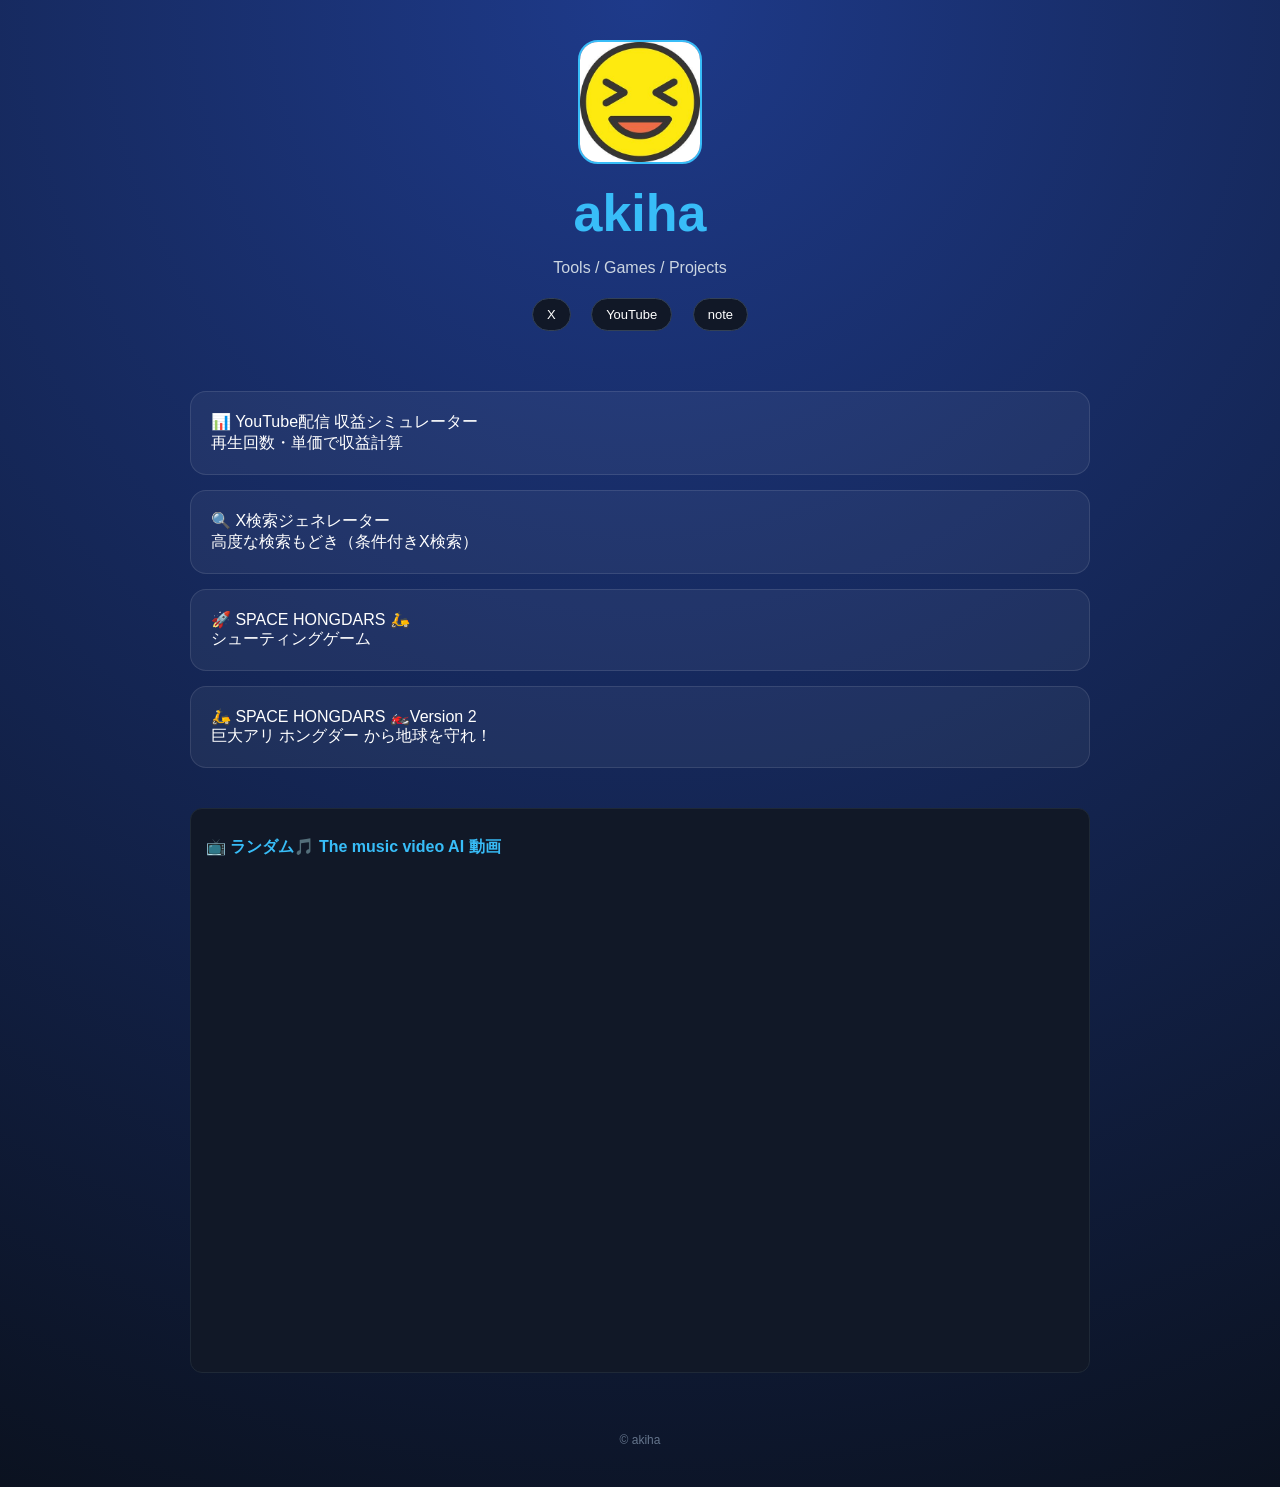
==== index.html @ 38d1273e "Add files via upload" ====
<!DOCTYPE html>
<html lang="ja">
<head>
<meta charset="UTF-8">
<meta name="viewport" content="width=device-width, initial-scale=1.0">
<title>akiha</title>

<style>
body{
  margin:0;
  font-family:sans-serif;
  background: radial-gradient(circle at top, #1e3a8a, #0b1220);
  color:#fff;
}

/* ヘッダー */
header{
  text-align:center;
  padding:40px 20px 20px;
}

.logo{
  width:120px;
  height:120px;
  object-fit:cover;
  border-radius:20px;
  border:2px solid #38bdf8;
  margin-bottom:15px;
}

h1{
  font-size:52px;
  margin:0;
  color:#38bdf8;
}

p{
  color:#cbd5e1;
}

/* SNS */
.sns{
  text-align:center;
  margin-top:15px;
}

.sns a{
  display:inline-block;
  margin:5px 8px;
  padding:8px 14px;
  background:#111827;
  border:1px solid #334155;
  border-radius:20px;
  color:white;
  text-decoration:none;
  font-size:13px;
}

/* コンテンツ */
.container{
  max-width:900px;
  margin:0 auto;
  padding:20px;
}

/* カード */
.card{
  background:rgba(255,255,255,0.05);
  border:1px solid rgba(255,255,255,0.1);
  padding:20px;
  margin:15px 0;
  border-radius:16px;
  text-decoration:none;
  color:white;
  display:block;
}

/* YouTube */
.youtube{
  margin-top:40px;
  background:#111827;
  border:1px solid #1f2937;
  padding:15px;
  border-radius:12px;
}

.youtube h2{
  font-size:16px;
  color:#38bdf8;
  margin-bottom:10px;
}

.video-wrap{
  position:relative;
  width:100%;
  aspect-ratio:16/9;
  border-radius:10px;
  overflow:hidden;
}

iframe{
  position:absolute;
  top:0;
  left:0;
  width:100%;
  height:100%;
  border:0;
}

/* フッター */
footer{
  text-align:center;
  padding:40px 10px;
  color:#64748b;
  font-size:12px;
}
</style>

</head>

<body>

<header>

  <img src="logo.png" class="logo" alt="logo">

  <h1>akiha</h1>
  <p>Tools / Games / Projects</p>

  <div class="sns">
    <a href="https://x.com/aki20240628" target="_blank">X</a>
    <a href="https://www.youtube.com/@akiha2026" target="_blank">YouTube</a>
    <a href="https://note.com/aki20240628" target="_blank">note</a>
  </div>

</header>

<div class="container">

  <a class="card" href="/tool/simulator.html">
    <div class="title">📊 YouTube配信 収益シミュレーター</div>
    <div class="desc">再生回数・単価で収益計算</div>
  </a>

  <a class="card" href="/tool/xsearch.html">
    <div class="title">🔍 X検索ジェネレーター</div>
    <div class="desc">高度な検索もどき（条件付きX検索）</div>
  </a>

  <a class="card" href="/game/invader.html">
    <div class="title">🚀 SPACE HONGDARS 🛵</div>
    <div class="desc">シューティングゲーム</div>
  </a>

  <a class="card" href="/game/invader2.html">
    <div class="title">🛵 SPACE HONGDARS 🏍️Version 2</div>
    <div class="desc">巨大アリ ホングダー から地球を守れ！</div>
  </a>

  <div class="youtube">
    <h2>📺 ランダム🎵 The music video AI 動画</h2>

    <div class="video-wrap">
      <iframe id="yt" allowfullscreen></iframe>
    </div>
  </div>

</div>

<footer>
  © akiha
</footer>

<script>
const videos = [
  "V6vJ9jDvYgQ","DWPVW_WUwoE","wavyyVpParE","CbhoPZ_DWsg","uPB_sHxVZLw",
  "5jeHPjmL_Kw","Stmkos91qdQ","aHjGRFzvdjE","XcZierhguIw","x38r3KHGBWI",
  "bCjPwBSJVlI","m28DvWQnPcM","hfFoIrhUJVk","m38G_BIC2WM","5hdEPAL2jGM",
  "TEz2IzTZO5I","TJrQ4CwX5J8","mSjz4ALo6zE","ZQxRDLNbRpA","-CRSb0KX9Ys",
  "ztk6o0jPcak","wFzRAg66jl8","zXEUHBArulA","O_l5_EDb35A","PzlrXGiDlQ8",
  "qdK1Zl871a4","_Pfr1rN8qJ0","qCOmKT1Mvr4","zqlGr2xqGzg","ASsM9_IXc84",
  "sgP8gYBPmAk","vdhRSIrLQaQ","JG_B7USeKlc","VR0lZ93dzaI","d0_0jeC1bl8",
  "6irertfRGFs","ap-eWRz4ZY4","ZDeHFqXm6Os","AcK7ox-0yWo","BNcfyAg5iQc",
  "cDYLd0vYgOg","bptqLOop8Yg","H4fw25AhB18","u0jCqA0sARs","kkjE4skEzvY",
  "7z_c9eAvs9o","gMykwdFqQSM","RMWFSB4aiDE","t01rtzvtc64","hmTabsZXQLY",
  "EiFLwbqDwN0","MtBQDijzysw","Gkk-QAPjFng","3WVh7SXtv8o","oEXsR0W3j_k",
  "x6a_hYZgOIA","c3wZicSMh3Y","dvdBn6ifzlw","lY8Nc-ZBEO4","MCwkzyt54Rs",
  "ZP_4ctWpcOM","8H5InfX1GCQ","8l8sB9f0V0A","SLpy4zt41D0","bUReM4dRlB0",
  "-J3QDfKfnk8","q5VJJgscyKk","hYqoIAJqPNc","-jvpgXWFXGQ","wmiEfMkmwGQ",
  "J9WqDCpY8dI","AKLBEbH8oSA","CPm0fpbkEbI","L-eeJtq00qA","UrKdc_ddQUM",
  "rpEAg662WlU","tP8w2A3_g8c","cR7XTj7g_f4","FneaAfgP8BU","VGMEDHIem88",
  "dgzaD_j-pJ4","_OLhrNH-Uy0","fkQKknRj9l8","Hs0sEjG99gU","9V_UZ66YUfk",
  "2RWPE9gry-g","Ag-nG72Y6SY","U6v0I9R9fvU","Du2_mT-TEUg","VPirDNqzbdU",
  "kvnG4CldEho","_GYvsKOsKAw","H00_jnJViBA","gHLhzVaDuIU","8sr7SDwKiuQ",
  "PbMDB-JcblY","3WJOjCHJ7U0","CdJn4Lb1t5I","Mmfbmfidcps","vNNqzq3Ngfs",
  "kg-JDpBhQcc","lbl0OnhDiVI","-BoY9VH1ahY","qOHfPaF6qJI","WmpGQtDLWgM",
  "m6SJCEZIB78","lpZ4sseKRA8","rdXS736hZLM","LsQcM4iTYTg","jq7tsCxnzBs",
  "izCaMqqCyMQ","ddogJuoALGA","kHaWTZW2NDY","32jzSISgYt4"
];

const pick = videos[Math.floor(Math.random() * videos.length)];
document.getElementById("yt").src =
  "https://www.youtube.com/embed/" + pick;
</script>

</body>
</html>
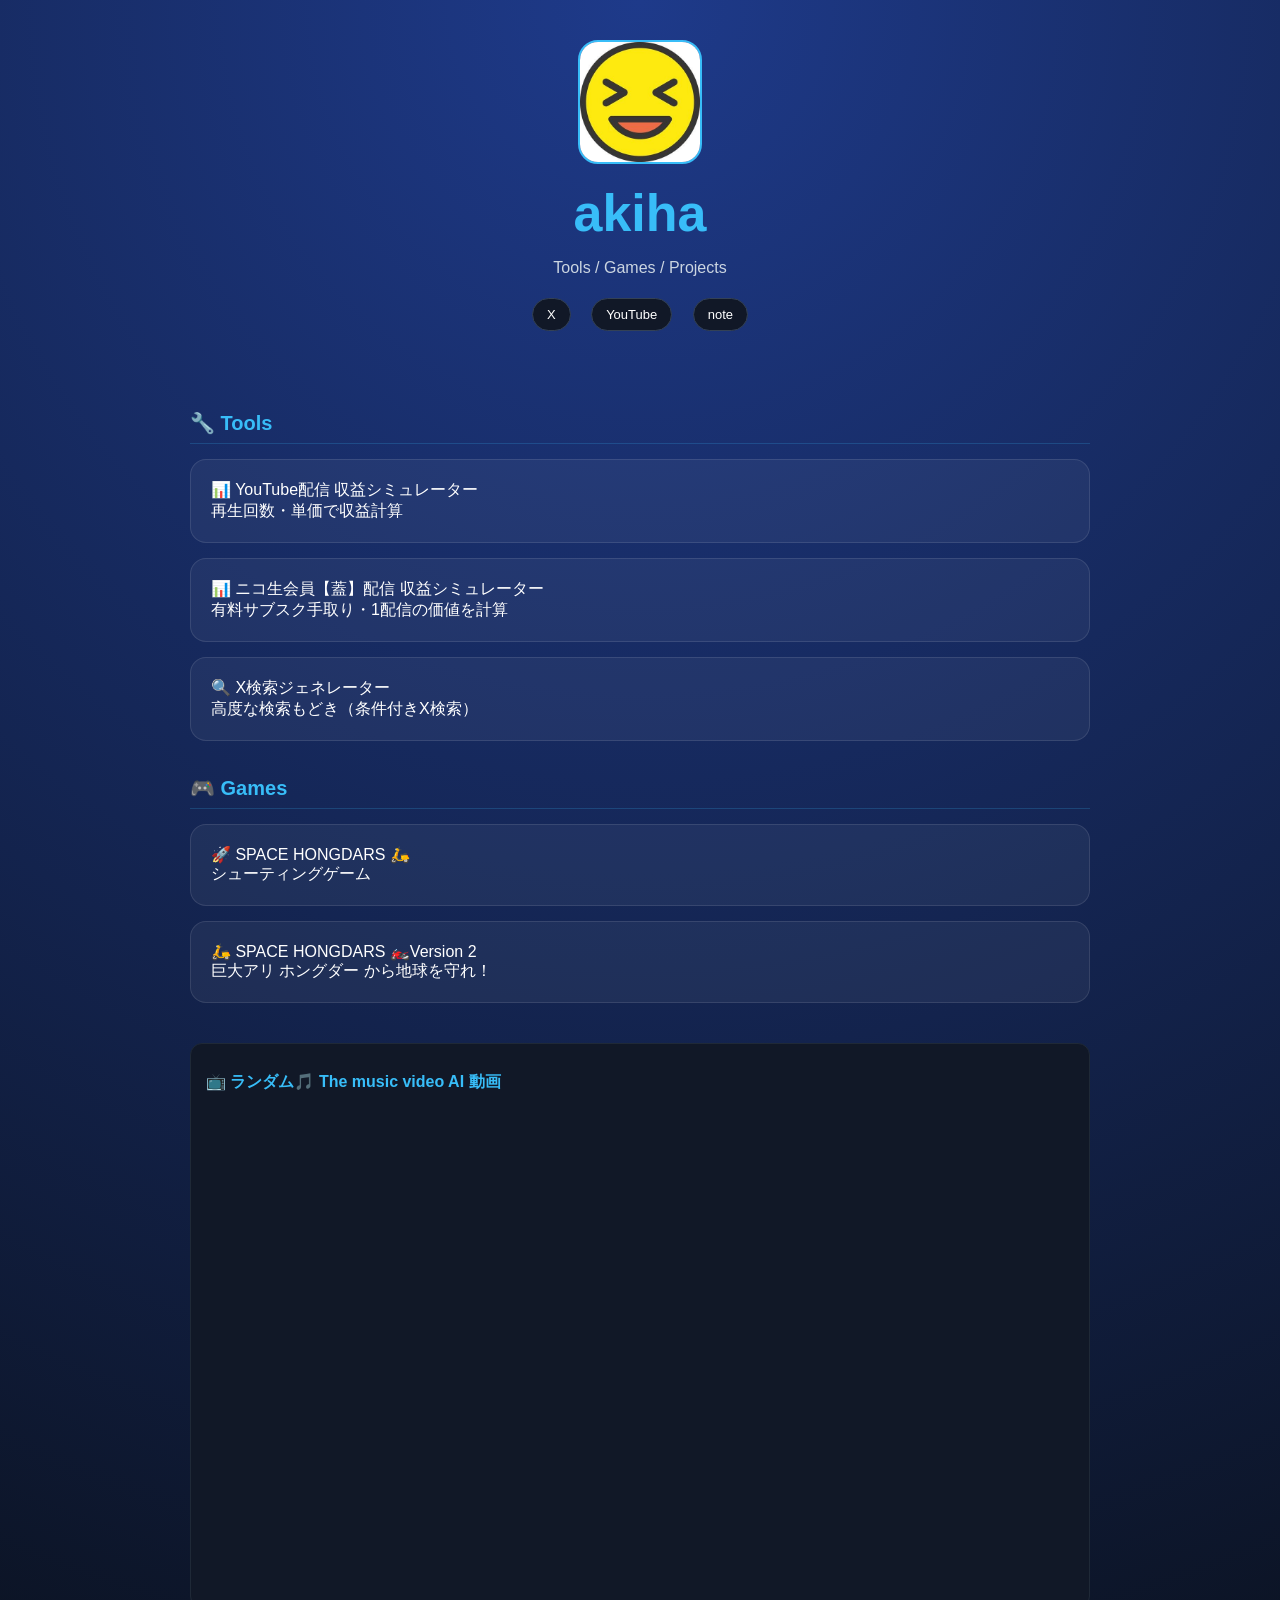
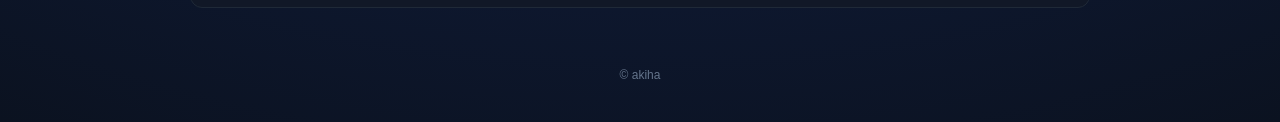
==== commit ed698452: "Update index.html" ====
--- a/index.html
+++ b/index.html
@@ -63,6 +63,16 @@
   padding:20px;
 }
 
+/* カテゴリセクション */
+.section-title {
+  font-size: 20px;
+  color: #38bdf8;
+  margin: 35px 0 15px 0;
+  padding-bottom: 8px;
+  border-bottom: 1px solid rgba(56, 189, 248, 0.2);
+  font-weight: bold;
+}
+
 /* カード */
 .card{
   background:rgba(255,255,255,0.05);
@@ -73,6 +83,12 @@
   text-decoration:none;
   color:white;
   display:block;
+  transition: background 0.2s, border-color 0.2s;
+}
+
+.card:hover {
+  background: rgba(255,255,255,0.08);
+  border-color: rgba(56, 189, 248, 0.4);
 }
 
 /* YouTube */
@@ -137,16 +153,29 @@
 
 <div class="container">
 
+  <!-- 🛠️ TOOLカテゴリ -->
+  <div class="section-title">🔧 Tools</div>
+
   <a class="card" href="/tool/simulator.html">
     <div class="title">📊 YouTube配信 収益シミュレーター</div>
     <div class="desc">再生回数・単価で収益計算</div>
   </a>
 
+  <!-- 【追加】ニコ生シミュレーターをYouTubeの下に配置 -->
+  <a class="card" href="/tool/simulator-nikoniko.html">
+    <div class="title">📊 ニコ生会員【蓋】配信 収益シミュレーター</div>
+    <div class="desc">有料サブスク手取り・1配信の価値を計算</div>
+  </a>
+
   <a class="card" href="/tool/xsearch.html">
     <div class="title">🔍 X検索ジェネレーター</div>
     <div class="desc">高度な検索もどき（条件付きX検索）</div>
   </a>
 
+
+  <!-- 🎮 GAMEカテゴリ -->
+  <div class="section-title">🎮 Games</div>
+
   <a class="card" href="/game/invader.html">
     <div class="title">🚀 SPACE HONGDARS 🛵</div>
     <div class="desc">シューティングゲーム</div>
@@ -157,6 +186,8 @@
     <div class="desc">巨大アリ ホングダー から地球を守れ！</div>
   </a>
 
+
+  <!-- 動画エリア -->
   <div class="youtube">
     <h2>📺 ランダム🎵 The music video AI 動画</h2>
 
@@ -204,4 +235,4 @@
 </script>
 
 </body>
-</html>+</html>
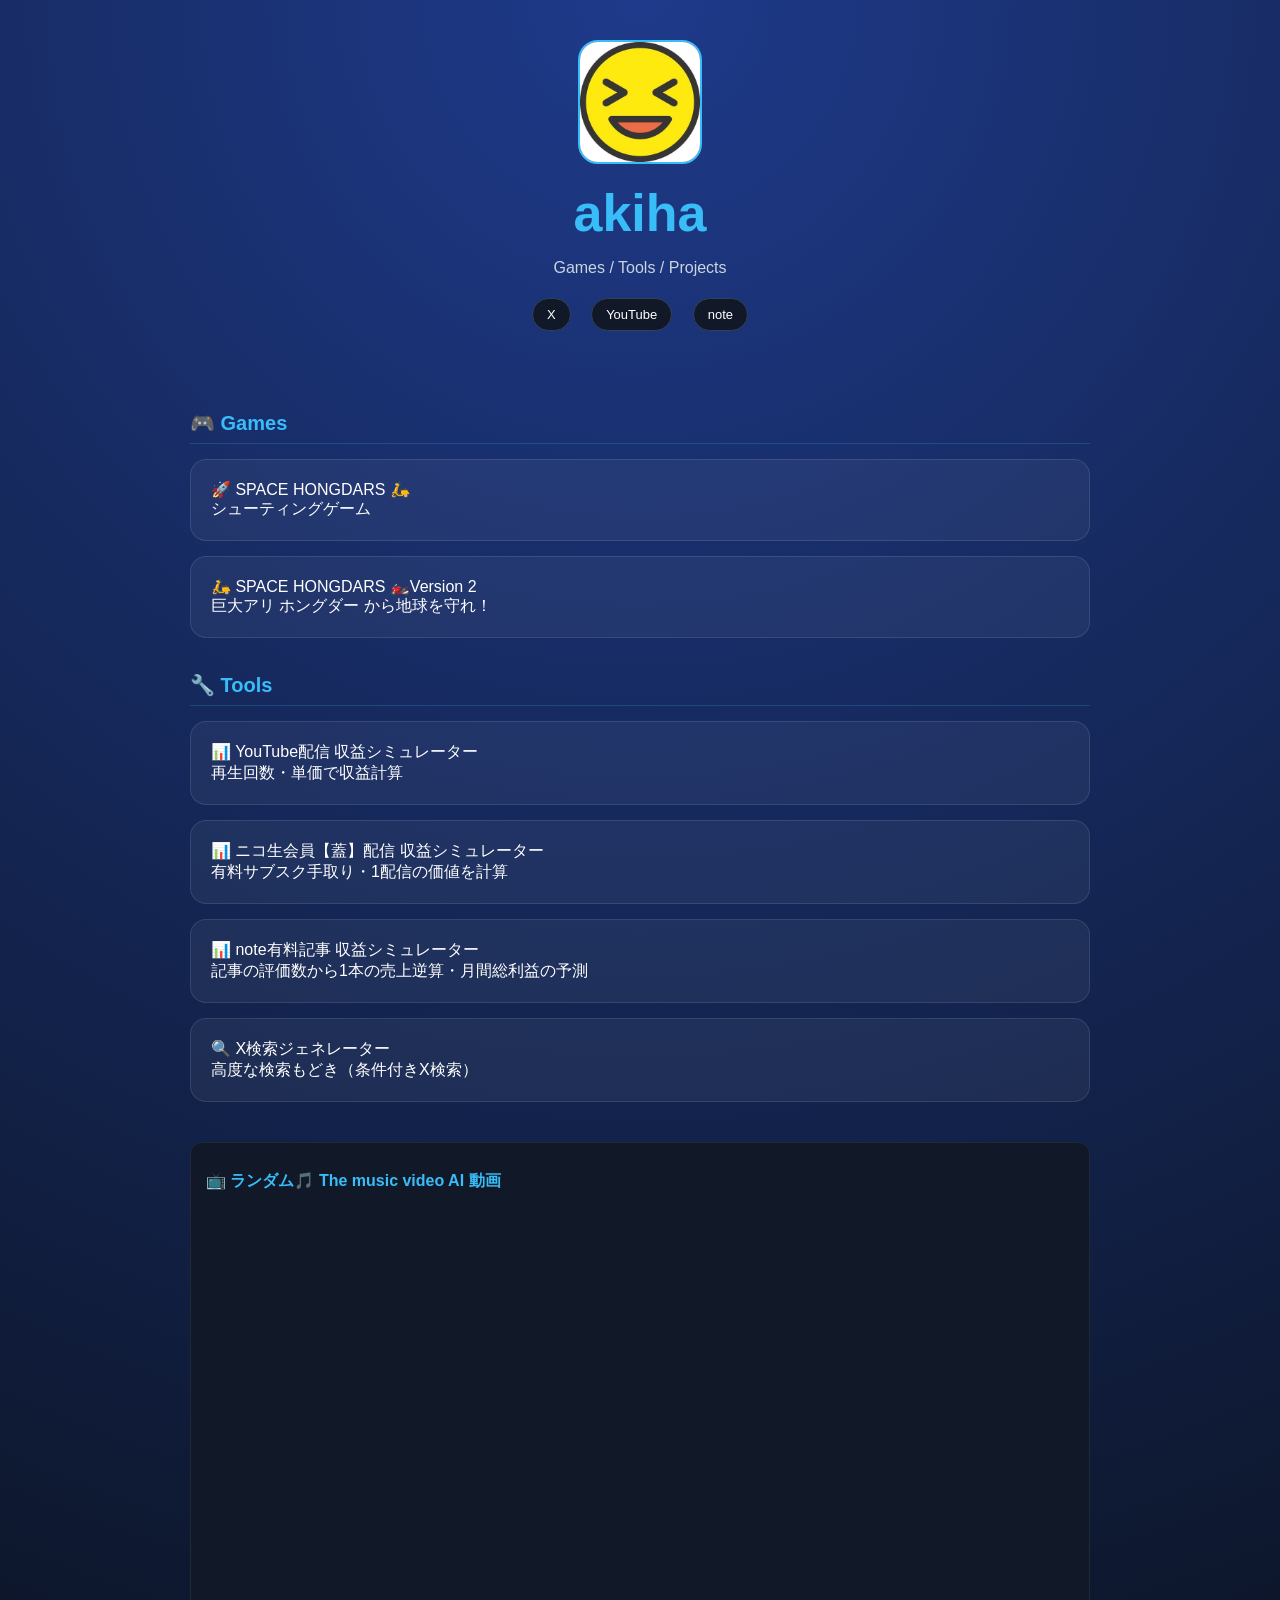
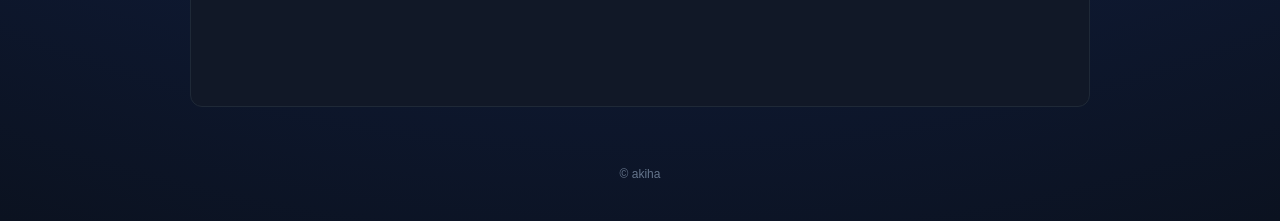
==== commit 9d9da002: "Update index.html" ====
--- a/index.html
+++ b/index.html
@@ -141,7 +141,7 @@
   <img src="logo.png" class="logo" alt="logo">
 
   <h1>akiha</h1>
-  <p>Tools / Games / Projects</p>
+  <p>Games / Tools / Projects</p>
 
   <div class="sns">
     <a href="https://x.com/aki20240628" target="_blank">X</a>
@@ -153,6 +153,20 @@
 
 <div class="container">
 
+  <!-- 🎮 GAMEカテゴリ -->
+  <div class="section-title">🎮 Games</div>
+
+  <a class="card" href="/game/invader.html">
+    <div class="title">🚀 SPACE HONGDARS 🛵</div>
+    <div class="desc">シューティングゲーム</div>
+  </a>
+
+  <a class="card" href="/game/invader2.html">
+    <div class="title">🛵 SPACE HONGDARS 🏍️Version 2</div>
+    <div class="desc">巨大アリ ホングダー から地球を守れ！</div>
+  </a>
+
+
   <!-- 🛠️ TOOLカテゴリ -->
   <div class="section-title">🔧 Tools</div>
 
@@ -161,29 +175,20 @@
     <div class="desc">再生回数・単価で収益計算</div>
   </a>
 
-  <!-- 【追加】ニコ生シミュレーターをYouTubeの下に配置 -->
   <a class="card" href="/tool/simulator-nikoniko.html">
     <div class="title">📊 ニコ生会員【蓋】配信 収益シミュレーター</div>
     <div class="desc">有料サブスク手取り・1配信の価値を計算</div>
   </a>
 
+  <!-- 【追加】ニコ生シミュレーターの下にnoteシミュレーターを配置 -->
+  <a class="card" href="/tool/simulator-note.html">
+    <div class="title">📊 note有料記事 収益シミュレーター</div>
+    <div class="desc">記事の評価数から1本の売上逆算・月間総利益の予測</div>
+  </a>
+
   <a class="card" href="/tool/xsearch.html">
     <div class="title">🔍 X検索ジェネレーター</div>
     <div class="desc">高度な検索もどき（条件付きX検索）</div>
-  </a>
-
-
-  <!-- 🎮 GAMEカテゴリ -->
-  <div class="section-title">🎮 Games</div>
-
-  <a class="card" href="/game/invader.html">
-    <div class="title">🚀 SPACE HONGDARS 🛵</div>
-    <div class="desc">シューティングゲーム</div>
-  </a>
-
-  <a class="card" href="/game/invader2.html">
-    <div class="title">🛵 SPACE HONGDARS 🏍️Version 2</div>
-    <div class="desc">巨大アリ ホングダー から地球を守れ！</div>
   </a>
 
 
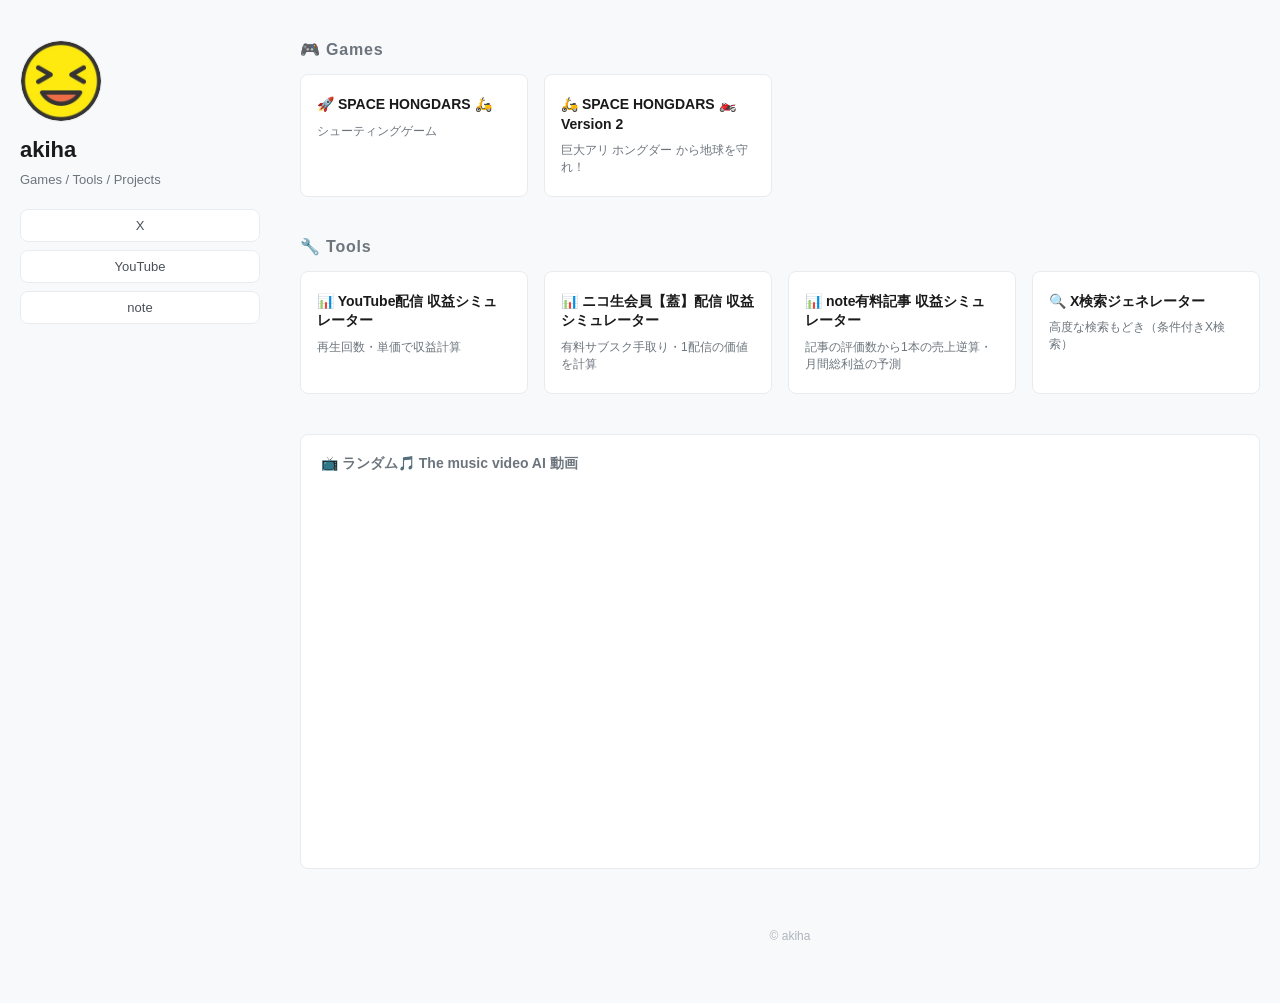
==== commit a61cc1a6: "Update index.html" ====
--- a/index.html
+++ b/index.html
@@ -9,126 +9,218 @@
 body{
   margin:0;
   font-family:sans-serif;
-  background: radial-gradient(circle at top, #1e3a8a, #0b1220);
-  color:#fff;
-}
-
-/* ヘッダー */
-header{
-  text-align:center;
-  padding:40px 20px 20px;
+  background: #f8f9fa; 
+  color: #1a1a1a;
+}
+
+/* 画面全体のレイアウト：PCでは左右2分割（左：プロフィール、右：コンテンツ） */
+.main-layout {
+  display: flex;
+  max-width: 1400px;
+  margin: 0 auto;
+  padding: 40px 20px;
+  gap: 40px;
+}
+
+/* 左側：note風プロフィールサイドバー */
+header {
+  width: 240px; /* 横幅を固定 */
+  flex-shrink: 0;
+  background: transparent;
+  text-align: left;
+}
+
+/* プロフィール内を縦並びに */
+.profile-wrapper {
+  position: sticky;
+  top: 40px; /* スクロールしても左側がついてくるように固定 */
+  display: flex;
+  flex-direction: column;
+  align-items: flex-start;
 }
 
 .logo{
-  width:120px;
-  height:120px;
-  object-fit:cover;
-  border-radius:20px;
-  border:2px solid #38bdf8;
-  margin-bottom:15px;
+  width: 80px;
+  height: 80px;
+  object-fit: cover;
+  border-radius: 50%; /* note風の完全な丸型アイコンに */
+  border: 1px solid #e9ecef;
+  margin-bottom: 15px;
 }
 
 h1{
-  font-size:52px;
-  margin:0;
-  color:#38bdf8;
+  font-size: 22px;
+  margin: 0;
+  color: #1a1a1a;
+  font-weight: bold;
 }
 
 p{
-  color:#cbd5e1;
-}
-
-/* SNS */
+  color: #6c757d;
+  font-size: 13px;
+  margin: 8px 0 0 0;
+  line-height: 1.4;
+}
+
+/* SNS：縦またはコンパクトに並べる */
 .sns{
-  text-align:center;
-  margin-top:15px;
+  margin-top: 20px;
+  display: flex;
+  flex-direction: column; /* 縦並びにしてnoteのメニュー風に */
+  gap: 8px;
+  width: 100%;
 }
 
 .sns a{
-  display:inline-block;
-  margin:5px 8px;
-  padding:8px 14px;
-  background:#111827;
-  border:1px solid #334155;
-  border-radius:20px;
-  color:white;
-  text-decoration:none;
-  font-size:13px;
-}
-
-/* コンテンツ */
+  display: block;
+  padding: 8px 16px;
+  background: #ffffff;
+  border: 1px solid #e9ecef;
+  border-radius: 8px;
+  color: #495057;
+  text-decoration: none;
+  font-size: 13px;
+  font-weight: 500;
+  text-align: center;
+  transition: all 0.2s;
+}
+
+.sns a:hover {
+  background: #23c16e; /* noteグリーン */
+  color: white;
+  border-color: #23c16e;
+}
+
+/* 右側：メインコンテンツエリア */
 .container{
-  max-width:900px;
-  margin:0 auto;
-  padding:20px;
+  flex-grow: 1;
+  padding: 0;
 }
 
 /* カテゴリセクション */
 .section-title {
-  font-size: 20px;
-  color: #38bdf8;
-  margin: 35px 0 15px 0;
-  padding-bottom: 8px;
-  border-bottom: 1px solid rgba(56, 189, 248, 0.2);
+  font-size: 16px;
+  color: #6c757d; /* note風に少し薄めのスタイリッシュな色に */
+  margin: 0 0 15px 0;
   font-weight: bold;
-}
-
-/* カード */
+  letter-spacing: 0.05em;
+}
+
+/* 最初のセクション以外の上マージン */
+.section-title.next {
+  margin-top: 40px;
+}
+
+/* 最大5列に並ぶグリッドレイアウト */
+.grid-layout {
+  display: grid;
+  grid-template-columns: repeat(auto-fill, minmax(200px, 1fr));
+  gap: 16px;
+  margin-bottom: 20px;
+}
+
+/* カードデザイン */
 .card{
-  background:rgba(255,255,255,0.05);
-  border:1px solid rgba(255,255,255,0.1);
-  padding:20px;
-  margin:15px 0;
-  border-radius:16px;
-  text-decoration:none;
-  color:white;
-  display:block;
-  transition: background 0.2s, border-color 0.2s;
+  background: #ffffff;
+  border: 1px solid #e9ecef;
+  padding: 20px 16px;
+  border-radius: 8px;
+  text-decoration: none;
+  color: #1a1a1a;
+  display: flex;
+  flex-direction: column;
+  justify-content: flex-start;
+  transition: transform 0.2s, box-shadow 0.2s, border-color 0.2s;
 }
 
 .card:hover {
-  background: rgba(255,255,255,0.08);
-  border-color: rgba(56, 189, 248, 0.4);
-}
-
-/* YouTube */
+  transform: translateY(-4px);
+  border-color: #23c16e;
+  box-shadow: 0 8px 16px rgba(0,0,0,0.04);
+}
+
+.card .title {
+  font-size: 14px;
+  font-weight: bold;
+  margin-bottom: 8px;
+  line-height: 1.4;
+}
+
+.card .desc {
+  font-size: 12px;
+  color: #6c757d;
+  line-height: 1.4;
+}
+
+/* YouTubeエリア */
 .youtube{
-  margin-top:40px;
-  background:#111827;
-  border:1px solid #1f2937;
-  padding:15px;
-  border-radius:12px;
+  margin-top: 40px;
+  background: #ffffff;
+  border: 1px solid #e9ecef;
+  padding: 20px;
+  border-radius: 8px;
 }
 
 .youtube h2{
-  font-size:16px;
-  color:#38bdf8;
-  margin-bottom:10px;
+  font-size: 14px;
+  color: #6c757d;
+  margin-top: 0;
+  margin-bottom: 15px;
 }
 
 .video-wrap{
-  position:relative;
-  width:100%;
-  aspect-ratio:16/9;
-  border-radius:10px;
-  overflow:hidden;
+  position: relative;
+  width: 100%;
+  max-width: 640px;
+  aspect-ratio: 16/9;
+  border-radius: 8px;
+  overflow: hidden;
 }
 
 iframe{
-  position:absolute;
-  top:0;
-  left:0;
-  width:100%;
-  height:100%;
-  border:0;
+  position: absolute;
+  top: 0;
+  left: 0;
+  width: 100%;
+  height: 100%;
+  border: 0;
 }
 
 /* フッター */
 footer{
-  text-align:center;
-  padding:40px 10px;
-  color:#64748b;
-  font-size:12px;
+  text-align: center;
+  padding: 60px 10px 20px;
+  color: #adb5bd;
+  font-size: 12px;
+  width: 100%;
+}
+
+/* スマホ表示（画面幅が狭いとき）は縦並びに戻す */
+@media (max-width: 768px) {
+  .main-layout {
+    flex-direction: column;
+    padding: 20px;
+    gap: 20px;
+  }
+  header {
+    width: 100%;
+    text-align: center;
+  }
+  .profile-wrapper {
+    position: static;
+    align-items: center;
+  }
+  .sns {
+    flex-direction: row;
+    justify-content: center;
+  }
+  .sns a {
+    flex: 1;
+    max-width: 100px;
+  }
+  .section-title.next {
+    margin-top: 30px;
+  }
 }
 </style>
 
@@ -136,78 +228,77 @@
 
 <body>
 
-<header>
-
-  <img src="logo.png" class="logo" alt="logo">
-
-  <h1>akiha</h1>
-  <p>Games / Tools / Projects</p>
-
-  <div class="sns">
-    <a href="https://x.com/aki20240628" target="_blank">X</a>
-    <a href="https://www.youtube.com/@akiha2026" target="_blank">YouTube</a>
-    <a href="https://note.com/aki20240628" target="_blank">note</a>
-  </div>
-
-</header>
-
-<div class="container">
-
-  <!-- 🎮 GAMEカテゴリ -->
-  <div class="section-title">🎮 Games</div>
-
-  <a class="card" href="/game/invader.html">
-    <div class="title">🚀 SPACE HONGDARS 🛵</div>
-    <div class="desc">シューティングゲーム</div>
-  </a>
-
-  <a class="card" href="/game/invader2.html">
-    <div class="title">🛵 SPACE HONGDARS 🏍️Version 2</div>
-    <div class="desc">巨大アリ ホングダー から地球を守れ！</div>
-  </a>
-
-
-  <!-- 🛠️ TOOLカテゴリ -->
-  <div class="section-title">🔧 Tools</div>
-
-  <a class="card" href="/tool/simulator.html">
-    <div class="title">📊 YouTube配信 収益シミュレーター</div>
-    <div class="desc">再生回数・単価で収益計算</div>
-  </a>
-
-  <a class="card" href="/tool/simulator-nikoniko.html">
-    <div class="title">📊 ニコ生会員【蓋】配信 収益シミュレーター</div>
-    <div class="desc">有料サブスク手取り・1配信の価値を計算</div>
-  </a>
-
-  <!-- 【追加】ニコ生シミュレーターの下にnoteシミュレーターを配置 -->
-  <a class="card" href="/tool/simulator-note.html">
-    <div class="title">📊 note有料記事 収益シミュレーター</div>
-    <div class="desc">記事の評価数から1本の売上逆算・月間総利益の予測</div>
-  </a>
-
-  <a class="card" href="/tool/xsearch.html">
-    <div class="title">🔍 X検索ジェネレーター</div>
-    <div class="desc">高度な検索もどき（条件付きX検索）</div>
-  </a>
-
-
-  <!-- 動画エリア -->
-  <div class="youtube">
-    <h2>📺 ランダム🎵 The music video AI 動画</h2>
-
-    <div class="video-wrap">
-      <iframe id="yt" allowfullscreen></iframe>
+<div class="main-layout">
+
+  <header>
+    <div class="profile-wrapper">
+      <img src="logo.png" class="logo" alt="logo">
+      <h1>akiha</h1>
+      <p>Games / Tools / Projects</p>
+
+      <div class="sns">
+        <a href="https://x.com/aki20240628" target="_blank">X</a>
+        <a href="https://www.youtube.com/@akiha2026" target="_blank">YouTube</a>
+        <a href="https://note.com/aki20240628" target="_blank">note</a>
+      </div>
     </div>
-  </div>
-
-</div>
-
-<footer>
-  © akiha
-</footer>
-
-<script>
+  </header>
+
+  <div class="container">
+
+    <div class="section-title">🎮 Games</div>
+    
+    <div class="grid-layout">
+      <a class="card" href="/game/invader.html">
+        <div class="title">🚀 SPACE HONGDARS 🛵</div>
+        <div class="desc">シューティングゲーム</div>
+      </a>
+
+      <a class="card" href="/game/invader2.html">
+        <div class="title">🛵 SPACE HONGDARS 🏍️Version 2</div>
+        <div class="desc">巨大アリ ホングダー から地球を守れ！</div>
+      </a>
+    </div>
+
+
+    <div class="section-title next">🔧 Tools</div>
+    
+    <div class="grid-layout">
+      <a class="card" href="/tool/simulator.html">
+        <div class="title">📊 YouTube配信 収益シミュレーター</div>
+        <div class="desc">再生回数・単価で収益計算</div>
+      </a>
+
+      <a class="card" href="/tool/simulator-nikoniko.html">
+        <div class="title">📊 ニコ生会員【蓋】配信 収益シミュレーター</div>
+        <div class="desc">有料サブスク手取り・1配信の価値を計算</div>
+      </a>
+
+      <a class="card" href="/tool/simulator-note.html">
+        <div class="title">📊 note有料記事 収益シミュレーター</div>
+        <div class="desc">記事の評価数から1本の売上逆算・月間総利益の予測</div>
+      </a>
+
+      <a class="card" href="/tool/xsearch.html">
+        <div class="title">🔍 X検索ジェネレーター</div>
+        <div class="desc">高度な検索もどき（条件付きX検索）</div>
+      </a>
+    </div>
+
+
+    <div class="youtube">
+      <h2>📺 ランダム🎵 The music video AI 動画</h2>
+
+      <div class="video-wrap">
+        <iframe id="yt" allowfullscreen></iframe>
+      </div>
+    </div>
+
+    <footer>
+      © akiha
+    </footer>
+
+  </div> </div> <script>
 const videos = [
   "V6vJ9jDvYgQ","DWPVW_WUwoE","wavyyVpParE","CbhoPZ_DWsg","uPB_sHxVZLw",
   "5jeHPjmL_Kw","Stmkos91qdQ","aHjGRFzvdjE","XcZierhguIw","x38r3KHGBWI",
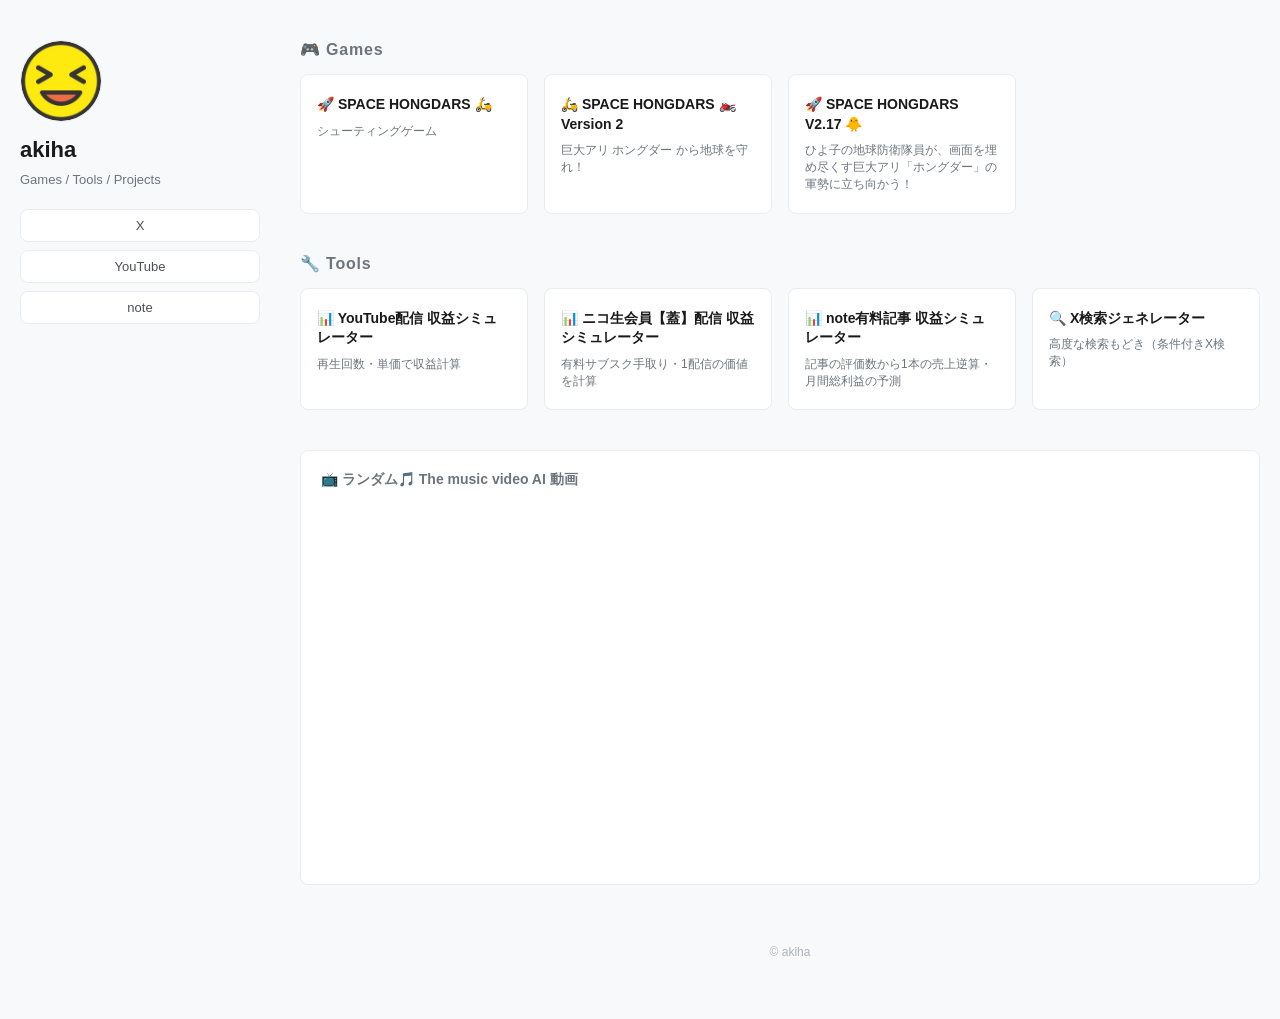
==== commit d72d5695: "Update index.html" ====
--- a/index.html
+++ b/index.html
@@ -1,229 +1,231 @@
 <!DOCTYPE html>
 <html lang="ja">
 <head>
-<meta charset="UTF-8">
-<meta name="viewport" content="width=device-width, initial-scale=1.0">
-<title>akiha</title>
-
-<style>
-body{
-  margin:0;
-  font-family:sans-serif;
-  background: #f8f9fa; 
-  color: #1a1a1a;
-}
-
-/* 画面全体のレイアウト：PCでは左右2分割（左：プロフィール、右：コンテンツ） */
-.main-layout {
-  display: flex;
-  max-width: 1400px;
-  margin: 0 auto;
-  padding: 40px 20px;
-  gap: 40px;
-}
-
-/* 左側：note風プロフィールサイドバー */
-header {
-  width: 240px; /* 横幅を固定 */
-  flex-shrink: 0;
-  background: transparent;
-  text-align: left;
-}
-
-/* プロフィール内を縦並びに */
-.profile-wrapper {
-  position: sticky;
-  top: 40px; /* スクロールしても左側がついてくるように固定 */
-  display: flex;
-  flex-direction: column;
-  align-items: flex-start;
-}
-
-.logo{
-  width: 80px;
-  height: 80px;
-  object-fit: cover;
-  border-radius: 50%; /* note風の完全な丸型アイコンに */
-  border: 1px solid #e9ecef;
-  margin-bottom: 15px;
-}
-
-h1{
-  font-size: 22px;
-  margin: 0;
-  color: #1a1a1a;
-  font-weight: bold;
-}
-
-p{
-  color: #6c757d;
-  font-size: 13px;
-  margin: 8px 0 0 0;
-  line-height: 1.4;
-}
-
-/* SNS：縦またはコンパクトに並べる */
-.sns{
-  margin-top: 20px;
-  display: flex;
-  flex-direction: column; /* 縦並びにしてnoteのメニュー風に */
-  gap: 8px;
-  width: 100%;
-}
-
-.sns a{
-  display: block;
-  padding: 8px 16px;
-  background: #ffffff;
-  border: 1px solid #e9ecef;
-  border-radius: 8px;
-  color: #495057;
-  text-decoration: none;
-  font-size: 13px;
-  font-weight: 500;
-  text-align: center;
-  transition: all 0.2s;
-}
-
-.sns a:hover {
-  background: #23c16e; /* noteグリーン */
-  color: white;
-  border-color: #23c16e;
-}
-
-/* 右側：メインコンテンツエリア */
-.container{
-  flex-grow: 1;
-  padding: 0;
-}
-
-/* カテゴリセクション */
-.section-title {
-  font-size: 16px;
-  color: #6c757d; /* note風に少し薄めのスタイリッシュな色に */
-  margin: 0 0 15px 0;
-  font-weight: bold;
-  letter-spacing: 0.05em;
-}
-
-/* 最初のセクション以外の上マージン */
-.section-title.next {
-  margin-top: 40px;
-}
-
-/* 最大5列に並ぶグリッドレイアウト */
-.grid-layout {
-  display: grid;
-  grid-template-columns: repeat(auto-fill, minmax(200px, 1fr));
-  gap: 16px;
-  margin-bottom: 20px;
-}
-
-/* カードデザイン */
-.card{
-  background: #ffffff;
-  border: 1px solid #e9ecef;
-  padding: 20px 16px;
-  border-radius: 8px;
-  text-decoration: none;
-  color: #1a1a1a;
-  display: flex;
-  flex-direction: column;
-  justify-content: flex-start;
-  transition: transform 0.2s, box-shadow 0.2s, border-color 0.2s;
-}
-
-.card:hover {
-  transform: translateY(-4px);
-  border-color: #23c16e;
-  box-shadow: 0 8px 16px rgba(0,0,0,0.04);
-}
-
-.card .title {
-  font-size: 14px;
-  font-weight: bold;
-  margin-bottom: 8px;
-  line-height: 1.4;
-}
-
-.card .desc {
-  font-size: 12px;
-  color: #6c757d;
-  line-height: 1.4;
-}
-
-/* YouTubeエリア */
-.youtube{
-  margin-top: 40px;
-  background: #ffffff;
-  border: 1px solid #e9ecef;
-  padding: 20px;
-  border-radius: 8px;
-}
-
-.youtube h2{
-  font-size: 14px;
-  color: #6c757d;
-  margin-top: 0;
-  margin-bottom: 15px;
-}
-
-.video-wrap{
-  position: relative;
-  width: 100%;
-  max-width: 640px;
-  aspect-ratio: 16/9;
-  border-radius: 8px;
-  overflow: hidden;
-}
-
-iframe{
-  position: absolute;
-  top: 0;
-  left: 0;
-  width: 100%;
-  height: 100%;
-  border: 0;
-}
-
-/* フッター */
-footer{
-  text-align: center;
-  padding: 60px 10px 20px;
-  color: #adb5bd;
-  font-size: 12px;
-  width: 100%;
-}
-
-/* スマホ表示（画面幅が狭いとき）は縦並びに戻す */
-@media (max-width: 768px) {
-  .main-layout {
-    flex-direction: column;
-    padding: 20px;
-    gap: 20px;
-  }
-  header {
-    width: 100%;
-    text-align: center;
-  }
-  .profile-wrapper {
-    position: static;
-    align-items: center;
-  }
-  .sns {
-    flex-direction: row;
-    justify-content: center;
-  }
-  .sns a {
-    flex: 1;
-    max-width: 100px;
-  }
-  .section-title.next {
-    margin-top: 30px;
-  }
-}
-</style>
-
+  <meta charset="UTF-8">
+  <meta name="viewport" content="width=device-width, initial-scale=1.0">
+  <title>akiha</title>
+
+  <style>
+    body{
+      margin:0;
+      font-family:sans-serif;
+      background: #f8f9fa; 
+      color: #1a1a1a;
+    }
+
+    /* 画面全体のレイアウト：PCでは左右2分割（左：プロフィール、右：コンテンツ） */
+    .main-layout {
+      display: flex;
+      max-width: 1400px;
+      margin: 0 auto;
+      padding: 40px 20px;
+      gap: 40px;
+    }
+
+    /* 左側：note風プロフィールサイドバー */
+    header {
+      width: 240px; /* 横幅を固定 */
+      flex-shrink: 0;
+      background: transparent;
+      text-align: left;
+    }
+
+    /* プロフィール内を縦並びに */
+    .profile-wrapper {
+      position: sticky;
+      top: 40px; /* スクロールしても左側がついてくるように固定 */
+      display: flex;
+      flex-direction: column;
+      align-items: flex-start;
+    }
+
+    .logo{
+      width: 80px;
+      height: 80px;
+      object-fit: cover;
+      border-radius: 50%; /* note風の完全な丸型アイコンに */
+      border: 1px solid #e9ecef;
+      margin-bottom: 15px;
+    }
+
+    h1{
+      font-size: 22px;
+      margin: 0;
+      color: #1a1a1a;
+      font-weight: bold;
+    }
+
+    p{
+      color: #6c757d;
+      font-size: 13px;
+      margin: 8px 0 0 0;
+      line-height: 1.4;
+    }
+
+    /* SNS：縦またはコンパクトに並べる */
+    .sns{
+      margin-top: 20px;
+      display: flex;
+      flex-direction: column; /* 縦並びにしてnoteのメニュー風に */
+      gap: 8px;
+      width: 100%;
+    }
+
+    .sns a{
+      display: block;
+      padding: 8px 16px;
+      background: #ffffff;
+      border: 1px solid #e9ecef;
+      border-radius: 8px;
+      color: #495057;
+      text-decoration: none;
+      font-size: 13px;
+      font-weight: 500;
+      text-align: center;
+      transition: all 0.2s;
+    }
+
+    .sns a:hover {
+      background: #23c16e; /* noteグリーン */
+      color: white;
+      border-color: #23c16e;
+    }
+
+    /* 右側：メインコンテンツエリア */
+    .container{
+      flex-grow: 1;
+      padding: 0;
+    }
+
+    /* カテゴリセクション */
+    .section-title {
+      font-size: 16px;
+      color: #6c757d; /* note風に少し薄めのスタイリッシュな色に */
+      margin: 0 0 15px 0;
+      font-weight: bold;
+      letter-spacing: 0.05em;
+    }
+
+    /* 最初のセクション以外の上マージン */
+    .section-title.next {
+      margin-top: 40px;
+    }
+
+    /* 最大5列に並ぶグリッドレイアウト */
+    .grid-layout {
+      display: grid;
+      grid-template-columns: repeat(auto-fill, minmax(200px, 1fr));
+      gap: 16px;
+      margin-bottom: 20px;
+    }
+
+    /* カードデザイン */
+    .card{
+      background: #ffffff;
+      border: 1px solid #e9ecef;
+      padding: 20px 16px;
+      border-radius: 8px;
+      text-decoration: none;
+      color: #1a1a1a;
+      display: flex;
+      flex-direction: column;
+      justify-content: flex-start;
+      transition: transform 0.2s, box-shadow 0.2s, border-color 0.2s;
+    }
+
+    .card:hover {
+      transform: translateY(-4px);
+      border-color: #23c16e;
+      box-shadow: 0 8px 16px rgba(0,0,0,0.04);
+    }
+
+    .card .title {
+      font-size: 14px;
+      font-weight: bold;
+      margin-bottom: 8px;
+      line-height: 1.4;
+    }
+
+    .card .desc {
+      font-size: 12px;
+      color: #6c757d;
+      line-height: 1.4;
+    }
+
+    /* YouTubeエリア */
+    .youtube{
+      margin-top: 40px;
+      background: #ffffff;
+      border: 1px solid #e9ecef;
+      padding: 20px;
+      border-radius: 8px;
+    }
+
+    .youtube h2{
+      font-size: 14px;
+      color: #6c757d;
+      margin-top: 0;
+      margin-bottom: 15px;
+    }
+
+    .video-wrap{
+      position: relative;
+      width: 100%;
+      max-width: 640px;
+      aspect-ratio: 16/9;
+      border-radius: 8px;
+      overflow: hidden;
+    }
+
+    iframe{
+      position: absolute;
+      top: 0;
+      left: 0;
+      width: 100%;
+      height: 100%;
+      border: 0;
+    }
+
+    /* フッター */
+    footer{
+      text-align: center;
+      padding: 60px 10px 20px;
+      color: #adb5bd;
+      font-size: 12px;
+      width: 100%;
+    }
+
+    /* スマホ表示（画面幅が狭いとき）は縦並びに戻す */
+    @media (max-width: 768px) {
+      .main-layout {
+        flex-direction: column;
+        padding: 20px;
+        gap: 20px;
+      }
+      header {
+        width: 100%;
+        text-align: center;
+      }
+      .profile-wrapper {
+        position: static;
+        align-items: center;
+      }
+      .sns {
+        flex-direction: row;
+        justify-content: center;
+        flex-wrap: wrap;
+      }
+      .sns a {
+        flex: 1;
+        min-width: 80px;
+        max-width: 120px;
+        padding: 8px 10px;
+      }
+      .section-title.next {
+        margin-top: 30px;
+      }
+    }
+  </style>
 </head>
 
 <body>
@@ -258,6 +260,12 @@
         <div class="title">🛵 SPACE HONGDARS 🏍️Version 2</div>
         <div class="desc">巨大アリ ホングダー から地球を守れ！</div>
       </a>
+
+      <!-- 🛠️ 説明文（desc）をご指定の文章に修正 -->
+      <a class="card" href="/game/invader2_17.html">
+        <div class="title">🚀 SPACE HONGDARS V2.17 🐥</div>
+        <div class="desc">ひよ子の地球防衛隊員が、画面を埋め尽くす巨大アリ「ホングダー」の軍勢に立ち向かう！</div>
+      </a>
     </div>
 
 
@@ -298,7 +306,10 @@
       © akiha
     </footer>
 
-  </div> </div> <script>
+  </div> 
+</div> 
+
+<script>
 const videos = [
   "V6vJ9jDvYgQ","DWPVW_WUwoE","wavyyVpParE","CbhoPZ_DWsg","uPB_sHxVZLw",
   "5jeHPjmL_Kw","Stmkos91qdQ","aHjGRFzvdjE","XcZierhguIw","x38r3KHGBWI",
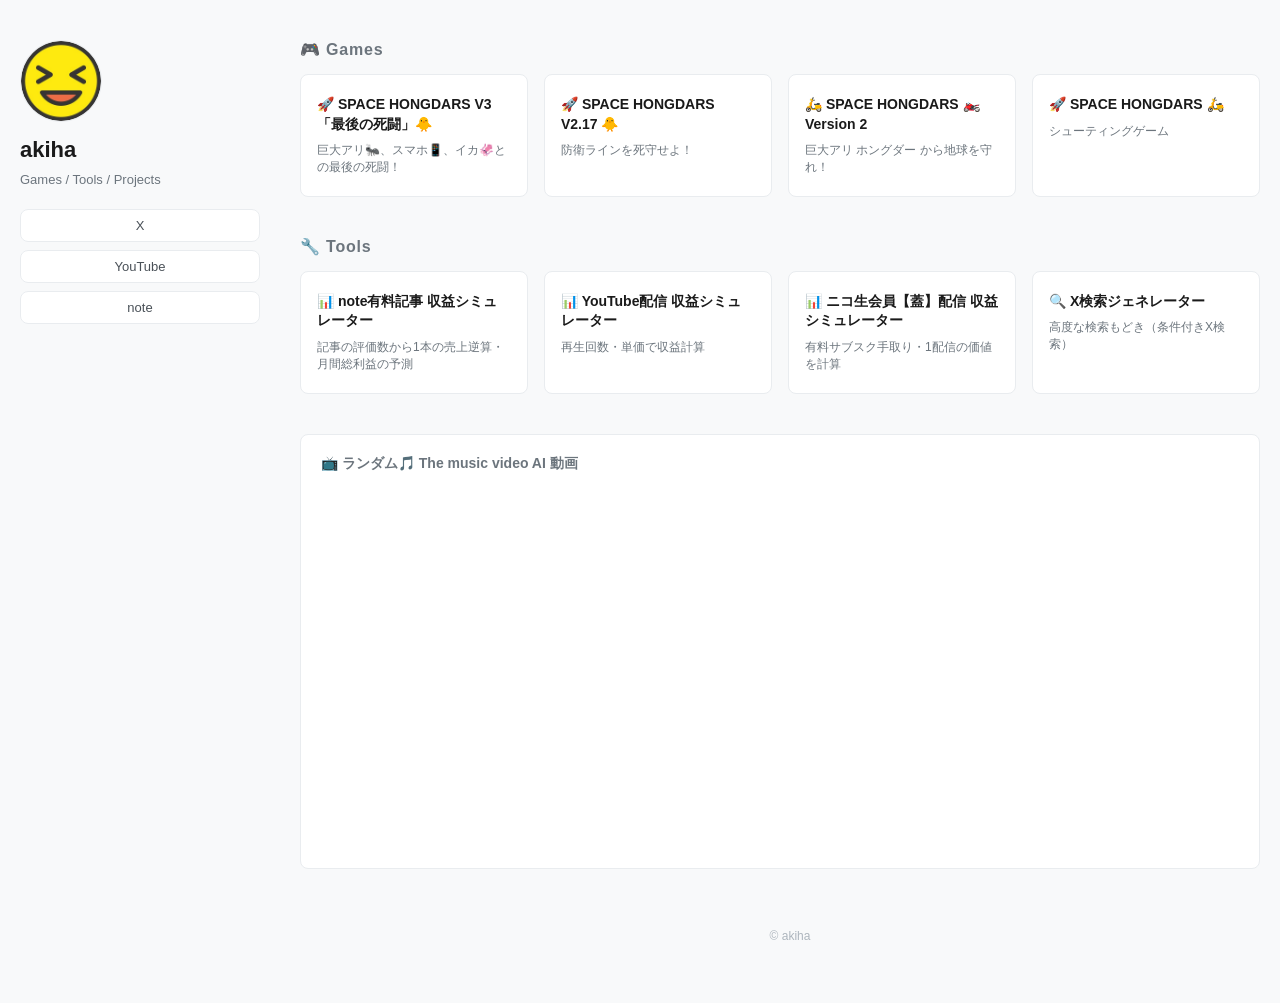
==== commit fb7cb7fb: "Update index.html" ====
--- a/index.html
+++ b/index.html
@@ -251,27 +251,36 @@
     <div class="section-title">🎮 Games</div>
     
     <div class="grid-layout">
+      <a class="card" href="/game/invader3.html">
+        <div class="title">🚀 SPACE HONGDARS V3「最後の死闘」🐥</div>
+        <div class="desc">巨大アリ🐜、スマホ📱、イカ🦑との最後の死闘！</div>
+      </a>
+
+      <a class="card" href="/game/invader2-1.html">
+        <div class="title">🚀 SPACE HONGDARS V2.17 🐥</div>
+        <div class="desc">防衛ラインを死守せよ！</div>
+      </a>
+
+      <a class="card" href="/game/invader2.html">
+        <div class="title">🛵 SPACE HONGDARS 🏍️Version 2</div>
+        <div class="desc">巨大アリ ホングダー から地球を守れ！</div>
+      </a>
+
       <a class="card" href="/game/invader.html">
         <div class="title">🚀 SPACE HONGDARS 🛵</div>
         <div class="desc">シューティングゲーム</div>
       </a>
-
-      <a class="card" href="/game/invader2.html">
-        <div class="title">🛵 SPACE HONGDARS 🏍️Version 2</div>
-        <div class="desc">巨大アリ ホングダー から地球を守れ！</div>
-      </a>
-
-      <!-- 🛠️ 説明文（desc）をご指定の文章に修正 -->
-      <a class="card" href="/game/invader2_17.html">
-        <div class="title">🚀 SPACE HONGDARS V2.17 🐥</div>
-        <div class="desc">ひよ子の地球防衛隊員が、画面を埋め尽くす巨大アリ「ホングダー」の軍勢に立ち向かう！</div>
-      </a>
     </div>
-
 
     <div class="section-title next">🔧 Tools</div>
     
     <div class="grid-layout">
+      <!-- 入れ替え済：noteシミュレーターを先に配置 -->
+      <a class="card" href="/tool/simulator-note.html">
+        <div class="title">📊 note有料記事 収益シミュレーター</div>
+        <div class="desc">記事の評価数から1本の売上逆算・月間総利益の予測</div>
+      </a>
+
       <a class="card" href="/tool/simulator.html">
         <div class="title">📊 YouTube配信 収益シミュレーター</div>
         <div class="desc">再生回数・単価で収益計算</div>
@@ -282,17 +291,11 @@
         <div class="desc">有料サブスク手取り・1配信の価値を計算</div>
       </a>
 
-      <a class="card" href="/tool/simulator-note.html">
-        <div class="title">📊 note有料記事 収益シミュレーター</div>
-        <div class="desc">記事の評価数から1本の売上逆算・月間総利益の予測</div>
-      </a>
-
       <a class="card" href="/tool/xsearch.html">
         <div class="title">🔍 X検索ジェネレーター</div>
         <div class="desc">高度な検索もどき（条件付きX検索）</div>
       </a>
     </div>
-
 
     <div class="youtube">
       <h2>📺 ランダム🎵 The music video AI 動画</h2>
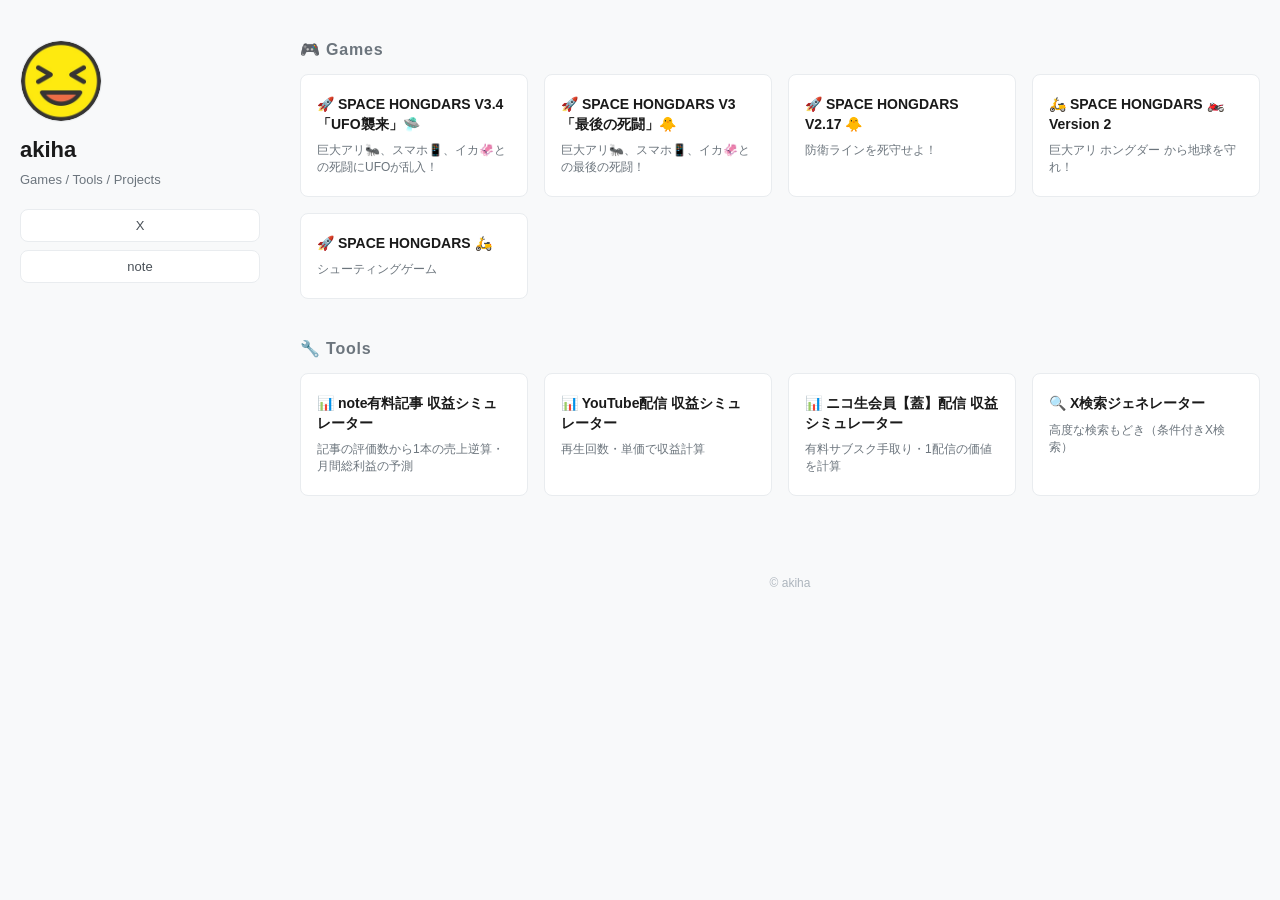
==== commit d18cf38d: "Remove YouTube area and associated script Removed YouTube section and related script from index.html" ====
--- a/index.html
+++ b/index.html
@@ -152,40 +152,6 @@
       line-height: 1.4;
     }
 
-    /* YouTubeエリア */
-    .youtube{
-      margin-top: 40px;
-      background: #ffffff;
-      border: 1px solid #e9ecef;
-      padding: 20px;
-      border-radius: 8px;
-    }
-
-    .youtube h2{
-      font-size: 14px;
-      color: #6c757d;
-      margin-top: 0;
-      margin-bottom: 15px;
-    }
-
-    .video-wrap{
-      position: relative;
-      width: 100%;
-      max-width: 640px;
-      aspect-ratio: 16/9;
-      border-radius: 8px;
-      overflow: hidden;
-    }
-
-    iframe{
-      position: absolute;
-      top: 0;
-      left: 0;
-      width: 100%;
-      height: 100%;
-      border: 0;
-    }
-
     /* フッター */
     footer{
       text-align: center;
@@ -240,7 +206,6 @@
 
       <div class="sns">
         <a href="https://x.com/aki20240628" target="_blank">X</a>
-        <a href="https://www.youtube.com/@akiha2026" target="_blank">YouTube</a>
         <a href="https://note.com/aki20240628" target="_blank">note</a>
       </div>
     </div>
@@ -251,6 +216,11 @@
     <div class="section-title">🎮 Games</div>
     
     <div class="grid-layout">
+      <a class="card" href="https://akiha-japan.github.io/game/invader3_4_ufo.html">
+        <div class="title">🚀 SPACE HONGDARS V3.4「UFO襲来」🛸</div>
+        <div class="desc">巨大アリ🐜、スマホ📱、イカ🦑との死闘にUFOが乱入！</div>
+      </a>
+
       <a class="card" href="/game/invader3.html">
         <div class="title">🚀 SPACE HONGDARS V3「最後の死闘」🐥</div>
         <div class="desc">巨大アリ🐜、スマホ📱、イカ🦑との最後の死闘！</div>
@@ -297,14 +267,6 @@
       </a>
     </div>
 
-    <div class="youtube">
-      <h2>📺 ランダム🎵 The music video AI 動画</h2>
-
-      <div class="video-wrap">
-        <iframe id="yt" allowfullscreen></iframe>
-      </div>
-    </div>
-
     <footer>
       © akiha
     </footer>
@@ -312,37 +274,5 @@
   </div> 
 </div> 
 
-<script>
-const videos = [
-  "V6vJ9jDvYgQ","DWPVW_WUwoE","wavyyVpParE","CbhoPZ_DWsg","uPB_sHxVZLw",
-  "5jeHPjmL_Kw","Stmkos91qdQ","aHjGRFzvdjE","XcZierhguIw","x38r3KHGBWI",
-  "bCjPwBSJVlI","m28DvWQnPcM","hfFoIrhUJVk","m38G_BIC2WM","5hdEPAL2jGM",
-  "TEz2IzTZO5I","TJrQ4CwX5J8","mSjz4ALo6zE","ZQxRDLNbRpA","-CRSb0KX9Ys",
-  "ztk6o0jPcak","wFzRAg66jl8","zXEUHBArulA","O_l5_EDb35A","PzlrXGiDlQ8",
-  "qdK1Zl871a4","_Pfr1rN8qJ0","qCOmKT1Mvr4","zqlGr2xqGzg","ASsM9_IXc84",
-  "sgP8gYBPmAk","vdhRSIrLQaQ","JG_B7USeKlc","VR0lZ93dzaI","d0_0jeC1bl8",
-  "6irertfRGFs","ap-eWRz4ZY4","ZDeHFqXm6Os","AcK7ox-0yWo","BNcfyAg5iQc",
-  "cDYLd0vYgOg","bptqLOop8Yg","H4fw25AhB18","u0jCqA0sARs","kkjE4skEzvY",
-  "7z_c9eAvs9o","gMykwdFqQSM","RMWFSB4aiDE","t01rtzvtc64","hmTabsZXQLY",
-  "EiFLwbqDwN0","MtBQDijzysw","Gkk-QAPjFng","3WVh7SXtv8o","oEXsR0W3j_k",
-  "x6a_hYZgOIA","c3wZicSMh3Y","dvdBn6ifzlw","lY8Nc-ZBEO4","MCwkzyt54Rs",
-  "ZP_4ctWpcOM","8H5InfX1GCQ","8l8sB9f0V0A","SLpy4zt41D0","bUReM4dRlB0",
-  "-J3QDfKfnk8","q5VJJgscyKk","hYqoIAJqPNc","-jvpgXWFXGQ","wmiEfMkmwGQ",
-  "J9WqDCpY8dI","AKLBEbH8oSA","CPm0fpbkEbI","L-eeJtq00qA","UrKdc_ddQUM",
-  "rpEAg662WlU","tP8w2A3_g8c","cR7XTj7g_f4","FneaAfgP8BU","VGMEDHIem88",
-  "dgzaD_j-pJ4","_OLhrNH-Uy0","fkQKknRj9l8","Hs0sEjG99gU","9V_UZ66YUfk",
-  "2RWPE9gry-g","Ag-nG72Y6SY","U6v0I9R9fvU","Du2_mT-TEUg","VPirDNqzbdU",
-  "kvnG4CldEho","_GYvsKOsKAw","H00_jnJViBA","gHLhzVaDuIU","8sr7SDwKiuQ",
-  "PbMDB-JcblY","3WJOjCHJ7U0","CdJn4Lb1t5I","Mmfbmfidcps","vNNqzq3Ngfs",
-  "kg-JDpBhQcc","lbl0OnhDiVI","-BoY9VH1ahY","qOHfPaF6qJI","WmpGQtDLWgM",
-  "m6SJCEZIB78","lpZ4sseKRA8","rdXS736hZLM","LsQcM4iTYTg","jq7tsCxnzBs",
-  "izCaMqqCyMQ","ddogJuoALGA","kHaWTZW2NDY","32jzSISgYt4"
-];
-
-const pick = videos[Math.floor(Math.random() * videos.length)];
-document.getElementById("yt").src =
-  "https://www.youtube.com/embed/" + pick;
-</script>
-
 </body>
 </html>
